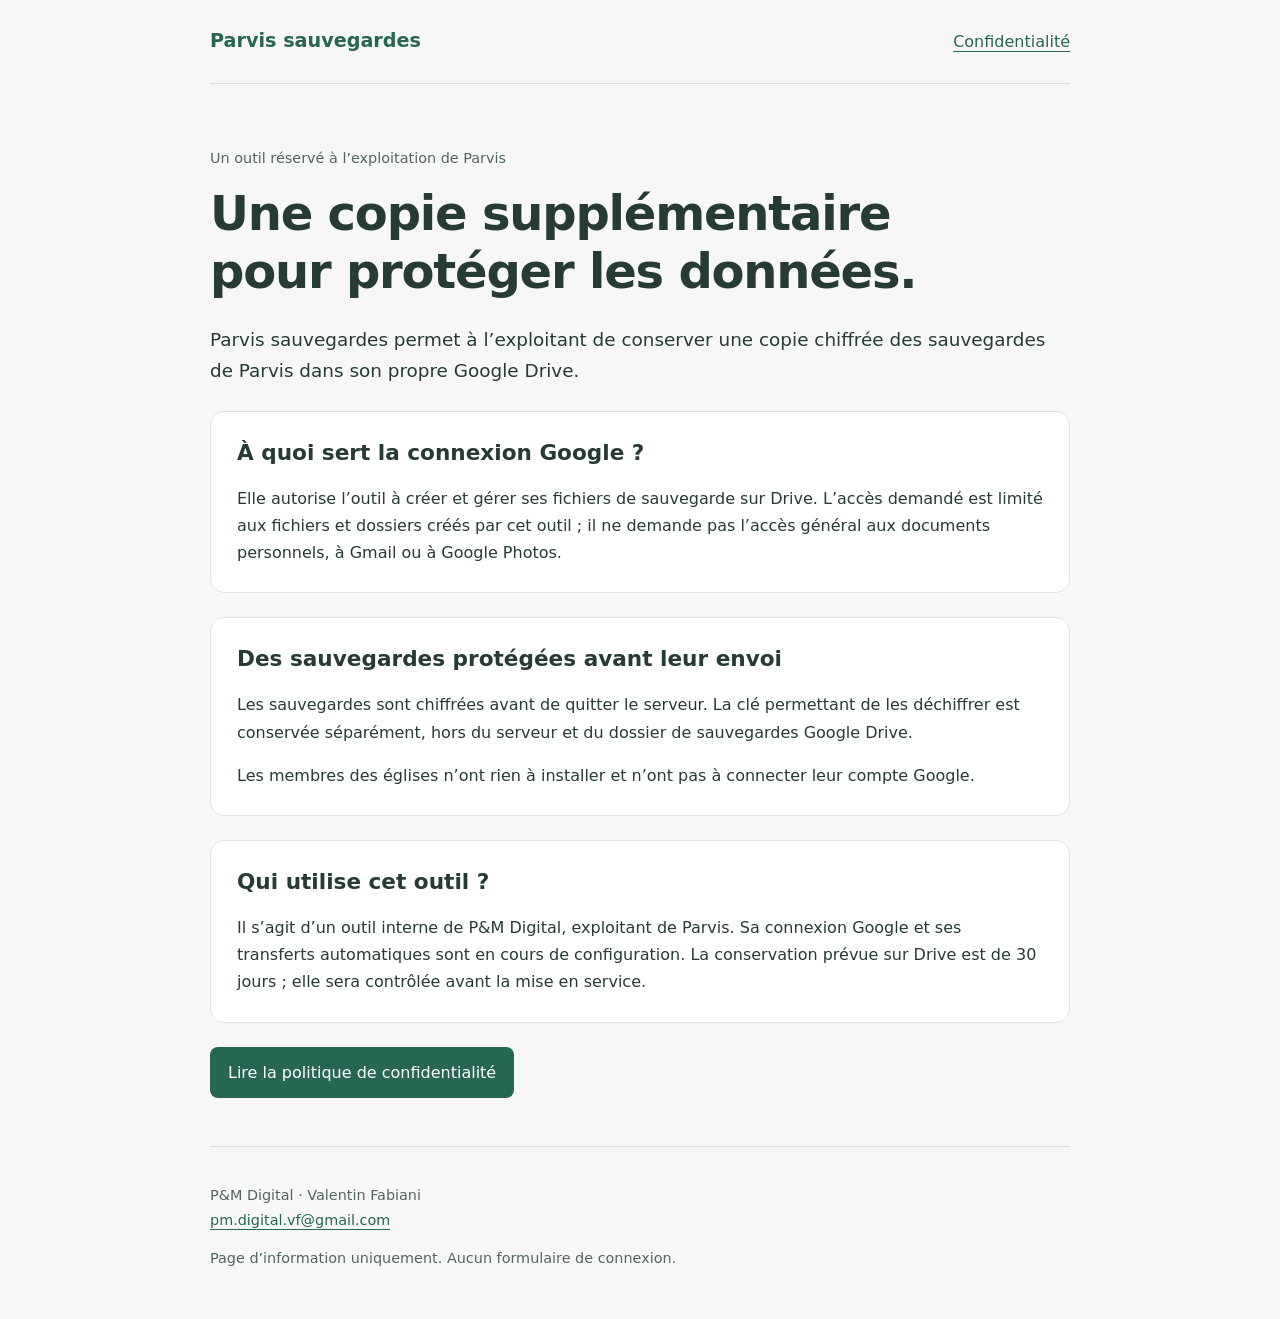
==== index.html @ 1f5f5842 "Publier les informations et la confidentialité de Parvis sauvegardes" ====
<!doctype html>
<html lang="fr">
<head>
  <meta charset="utf-8">
  <meta name="viewport" content="width=device-width, initial-scale=1">
  <meta name="description" content="Présentation de Parvis sauvegardes, l’outil de copie chiffrée des sauvegardes Parvis sur Google Drive.">
  <title>Parvis sauvegardes</title>
  <link rel="stylesheet" href="style.css">
</head>
<body>
  <header><a class="brand" href="./">Parvis sauvegardes</a><nav aria-label="Navigation"><a href="confidentialite.html">Confidentialité</a></nav></header>
  <main>
    <p class="eyebrow">Un outil réservé à l’exploitation de Parvis</p>
    <h1>Une copie supplémentaire pour protéger les données.</h1>
    <p class="intro">Parvis sauvegardes permet à l’exploitant de conserver une copie chiffrée des sauvegardes de Parvis dans son propre Google Drive.</p>
    <section><h2>À quoi sert la connexion Google ?</h2><p>Elle autorise l’outil à créer et gérer ses fichiers de sauvegarde sur Drive. L’accès demandé est limité aux fichiers et dossiers créés par cet outil ; il ne demande pas l’accès général aux documents personnels, à Gmail ou à Google Photos.</p></section>
    <section><h2>Des sauvegardes protégées avant leur envoi</h2><p>Les sauvegardes sont chiffrées avant de quitter le serveur. La clé permettant de les déchiffrer est conservée séparément, hors du serveur et du dossier de sauvegardes Google Drive.</p><p>Les membres des églises n’ont rien à installer et n’ont pas à connecter leur compte Google.</p></section>
    <section><h2>Qui utilise cet outil ?</h2><p>Il s’agit d’un outil interne de P&amp;M Digital, exploitant de Parvis. Sa connexion Google et ses transferts automatiques sont en cours de configuration. La conservation prévue sur Drive est de 30 jours ; elle sera contrôlée avant la mise en service.</p></section>
    <a class="button" href="confidentialite.html">Lire la politique de confidentialité</a>
  </main>
  <footer><p>P&amp;M Digital · Valentin Fabiani<br><a href="mailto:pm.digital.vf@gmail.com">pm.digital.vf@gmail.com</a></p><p>Page d’information uniquement. Aucun formulaire de connexion.</p></footer>
</body>
</html>
---- style.css ----
:root { color-scheme: light; font-family: system-ui, sans-serif; color: #263b36; background: #f7f8f5; }
* { box-sizing: border-box; }
body { margin: 0; line-height: 1.7; }
header, main, footer { width: min(860px, calc(100% - 40px)); margin: auto; }
header { display: flex; justify-content: space-between; gap: 20px; align-items: center; padding: 25px 0; border-bottom: 1px solid #d8e2dc; }
a { color: #276653; text-underline-offset: 4px; }
.brand { font-size: 1.2rem; font-weight: 750; text-decoration: none; }
main { padding: 48px 0; }
h1 { font-size: clamp(2rem, 5vw, 3rem); line-height: 1.2; letter-spacing: -.025em; max-width: 760px; margin: 12px 0 24px; }
h2 { font-size: 1.35rem; line-height: 1.35; margin-top: 0; }
.eyebrow { color: #53665c; font-size: .9rem; }
.intro { font-size: 1.15rem; }
section { padding: 26px; margin: 24px 0; background: #fff; border: 1px solid #dce5df; border-radius: 14px; }
section p:last-child { margin-bottom: 0; }
.button { display: inline-block; border-radius: 8px; padding: 12px 18px; background: #276653; color: #fff; text-decoration: none; }
footer { padding: 22px 0 34px; border-top: 1px solid #d8e2dc; font-size: .9rem; color: #53665c; }
code { overflow-wrap: anywhere; }
a:focus-visible { outline: 3px solid #bd762c; outline-offset: 4px; }
@media (max-width: 500px) { header { align-items: flex-start; flex-direction: column; gap: 8px; } main { padding-top: 28px; } section { padding: 20px; } }
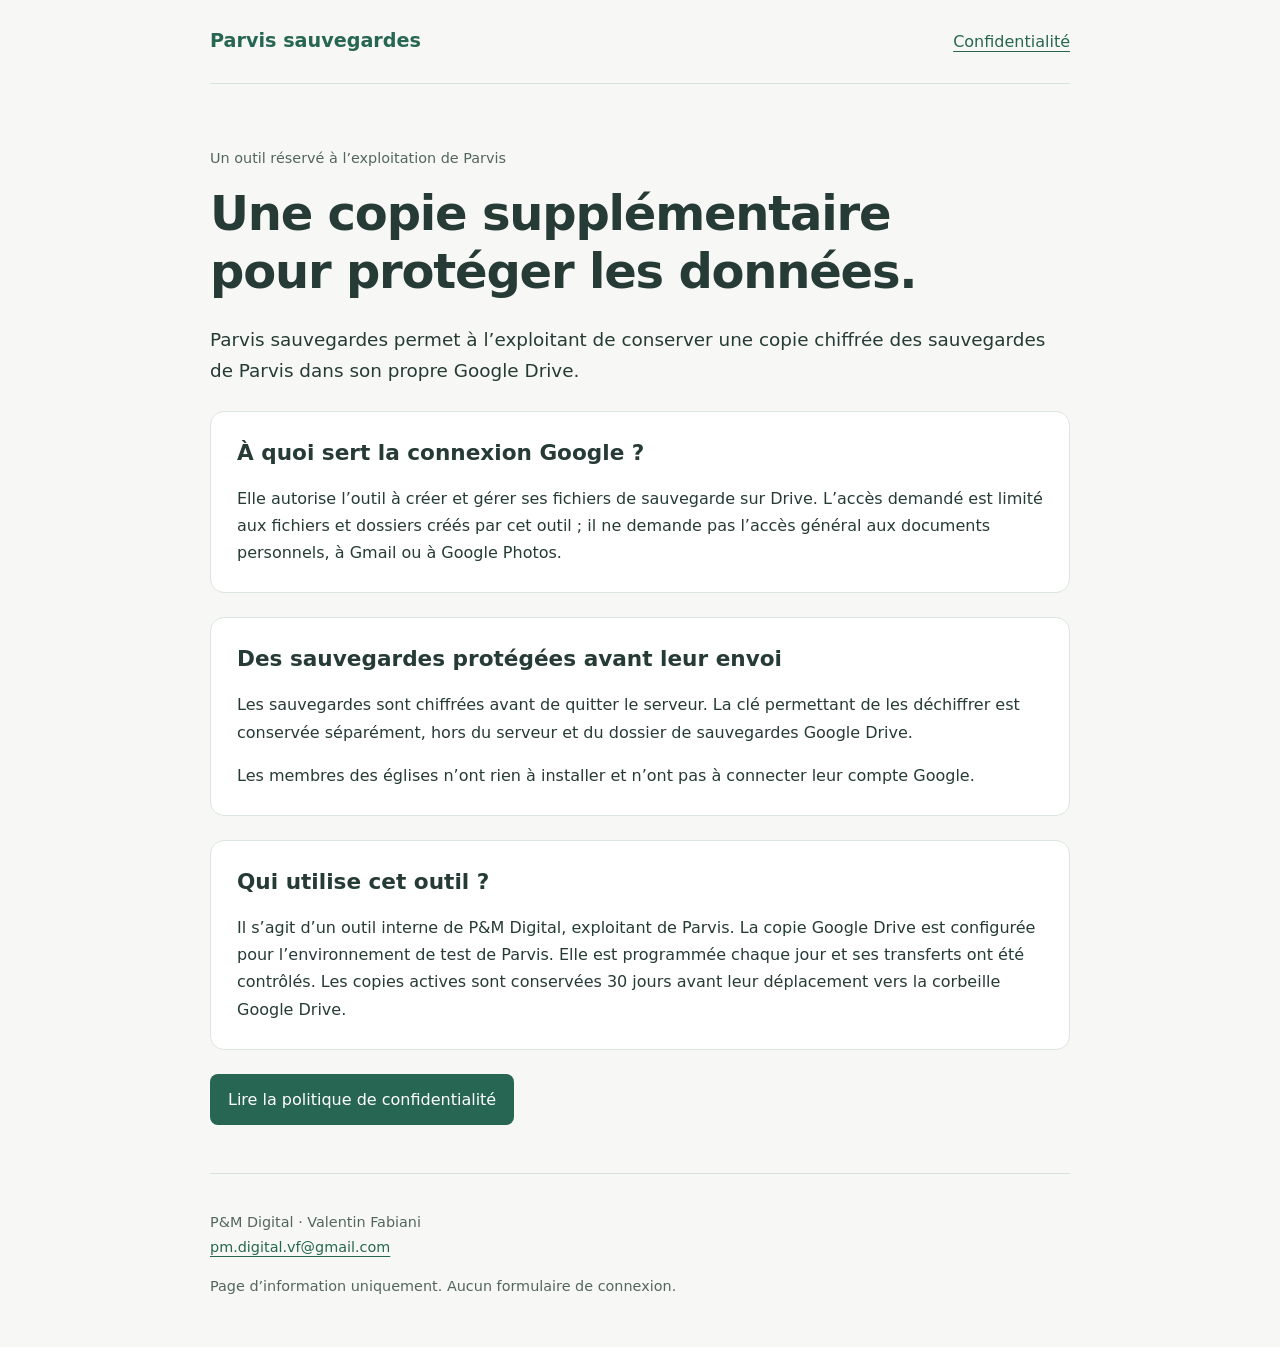
==== commit dd5ad8b3: "Documenter la copie Drive testée et la conservation avec corbeille" ====
--- a/index.html
+++ b/index.html
@@ -15,7 +15,7 @@
     <p class="intro">Parvis sauvegardes permet à l’exploitant de conserver une copie chiffrée des sauvegardes de Parvis dans son propre Google Drive.</p>
     <section><h2>À quoi sert la connexion Google ?</h2><p>Elle autorise l’outil à créer et gérer ses fichiers de sauvegarde sur Drive. L’accès demandé est limité aux fichiers et dossiers créés par cet outil ; il ne demande pas l’accès général aux documents personnels, à Gmail ou à Google Photos.</p></section>
     <section><h2>Des sauvegardes protégées avant leur envoi</h2><p>Les sauvegardes sont chiffrées avant de quitter le serveur. La clé permettant de les déchiffrer est conservée séparément, hors du serveur et du dossier de sauvegardes Google Drive.</p><p>Les membres des églises n’ont rien à installer et n’ont pas à connecter leur compte Google.</p></section>
-    <section><h2>Qui utilise cet outil ?</h2><p>Il s’agit d’un outil interne de P&amp;M Digital, exploitant de Parvis. Sa connexion Google et ses transferts automatiques sont en cours de configuration. La conservation prévue sur Drive est de 30 jours ; elle sera contrôlée avant la mise en service.</p></section>
+    <section><h2>Qui utilise cet outil ?</h2><p>Il s’agit d’un outil interne de P&amp;M Digital, exploitant de Parvis. La copie Google Drive est configurée pour l’environnement de test de Parvis. Elle est programmée chaque jour et ses transferts ont été contrôlés. Les copies actives sont conservées 30 jours avant leur déplacement vers la corbeille Google Drive.</p></section>
     <a class="button" href="confidentialite.html">Lire la politique de confidentialité</a>
   </main>
   <footer><p>P&amp;M Digital · Valentin Fabiani<br><a href="mailto:pm.digital.vf@gmail.com">pm.digital.vf@gmail.com</a></p><p>Page d’information uniquement. Aucun formulaire de connexion.</p></footer>
